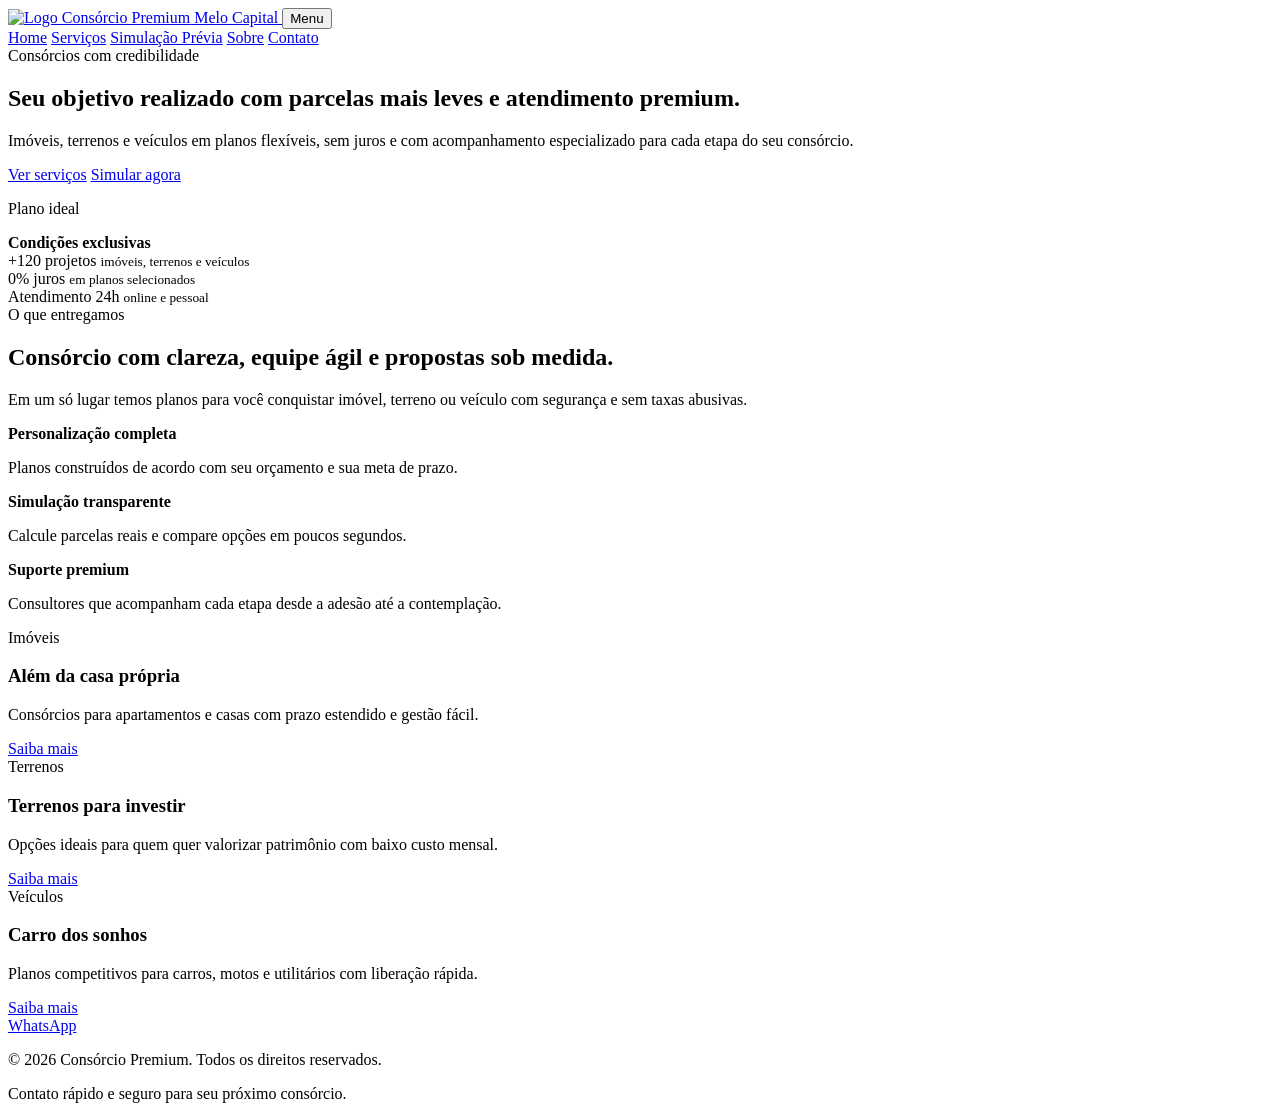
==== index.html @ 9eaf6bf5 "Primeiro commit" ====
﻿<!DOCTYPE html>
<html lang="pt-BR">
  <head>
    <meta charset="UTF-8" />
    <meta name="viewport" content="width=device-width, initial-scale=1.0" />
    <title>Consórcio Premium | Home</title>
    <link rel="stylesheet" href="estilo.css" />
    <script src="script.js" defer></script>
  </head>
  <body>
    <header class="site-header">
      <div class="container header-inner">
        <a href="index.html" class="brand">
          <img src="logo.png" alt="Logo Consórcio Premium" class="brand-logo" />
          Melo Capital
        </a>
        <button class="menu-toggle" aria-expanded="false" aria-label="Abrir menu">Menu</button>
        <nav class="main-nav" aria-label="Menu principal">
          <a href="index.html">Home</a>
          <a href="servicos.html">Serviços</a>
          <a href="simulador.html">Simulação Prévia</a>
          <a href="sobre.html">Sobre</a>
          <a href="contato.html">Contato</a>
        </nav>
      </div>
    </header>

    <main>
      <section class="hero hero-home">
        <div class="container hero-grid">
          <div class="hero-copy">
            <span class="eyebrow">Consórcios com credibilidade</span>
            <h1>Seu objetivo realizado com parcelas mais leves e atendimento premium.</h1>
            <p>
              Imóveis, terrenos e veículos em planos flexíveis, sem juros e com
              acompanhamento especializado para cada etapa do seu consórcio.
            </p>
            <div class="hero-actions">
              <a class="btn btn-primary" href="servicos.html">Ver serviços</a>
              <a class="btn btn-secondary" href="simulador.html">Simular agora</a>
            </div>
          </div>

          <aside class="hero-panel">
            <div class="panel-head">
              <p>Plano ideal</p>
              <strong>Condições exclusivas</strong>
            </div>
            <div class="panel-features">
              <div>
                <span>+120 projetos</span>
                <small>imóveis, terrenos e veículos</small>
              </div>
              <div>
                <span>0% juros</span>
                <small>em planos selecionados</small>
              </div>
              <div>
                <span>Atendimento 24h</span>
                <small>online e pessoal</small>
              </div>
            </div>
          </aside>
        </div>
      </section>

      <section class="section section-overview">
        <div class="container">
          <div class="section-header center">
            <span class="eyebrow">O que entregamos</span>
            <h2>Consórcio com clareza, equipe ágil e propostas sob medida.</h2>
            <p>
              Em um só lugar temos planos para você conquistar imóvel, terreno ou
              veículo com segurança e sem taxas abusivas.
            </p>
          </div>

          <div class="feature-grid">
            <article class="feature-card">
              <strong>Personalização completa</strong>
              <p>Planos construídos de acordo com seu orçamento e sua meta de prazo.</p>
            </article>
            <article class="feature-card">
              <strong>Simulação transparente</strong>
              <p>Calcule parcelas reais e compare opções em poucos segundos.</p>
            </article>
            <article class="feature-card">
              <strong>Suporte premium</strong>
              <p>Consultores que acompanham cada etapa desde a adesão até a contemplação.</p>
            </article>
          </div>
        </div>
      </section>

      <section class="section section-preview">
        <div class="container preview-grid">
          <div class="preview-card">
            <span class="card-badge">Imóveis</span>
            <h3>Além da casa própria</h3>
            <p>Consórcios para apartamentos e casas com prazo estendido e gestão fácil.</p>
            <a href="servicos.html" class="link-card">Saiba mais</a>
          </div>
          <div class="preview-card">
            <span class="card-badge">Terrenos</span>
            <h3>Terrenos para investir</h3>
            <p>Opções ideais para quem quer valorizar patrimônio com baixo custo mensal.</p>
            <a href="servicos.html" class="link-card">Saiba mais</a>
          </div>
          <div class="preview-card">
            <span class="card-badge">Veículos</span>
            <h3>Carro dos sonhos</h3>
            <p>Planos competitivos para carros, motos e utilitários com liberação rápida.</p>
            <a href="servicos.html" class="link-card">Saiba mais</a>
          </div>
        </div>
      </section>
    </main>

    <a class="whatsapp-float" href="https://wa.me/5519999795096" target="_blank" rel="noopener noreferrer">
      WhatsApp
    </a>

    <footer class="site-footer">
      <div class="container footer-inner">
        <p>© 2026 Consórcio Premium. Todos os direitos reservados.</p>
        <span>Contato rápido e seguro para seu próximo consórcio.</span>
      </div>
    </footer>
  </body>
</html>
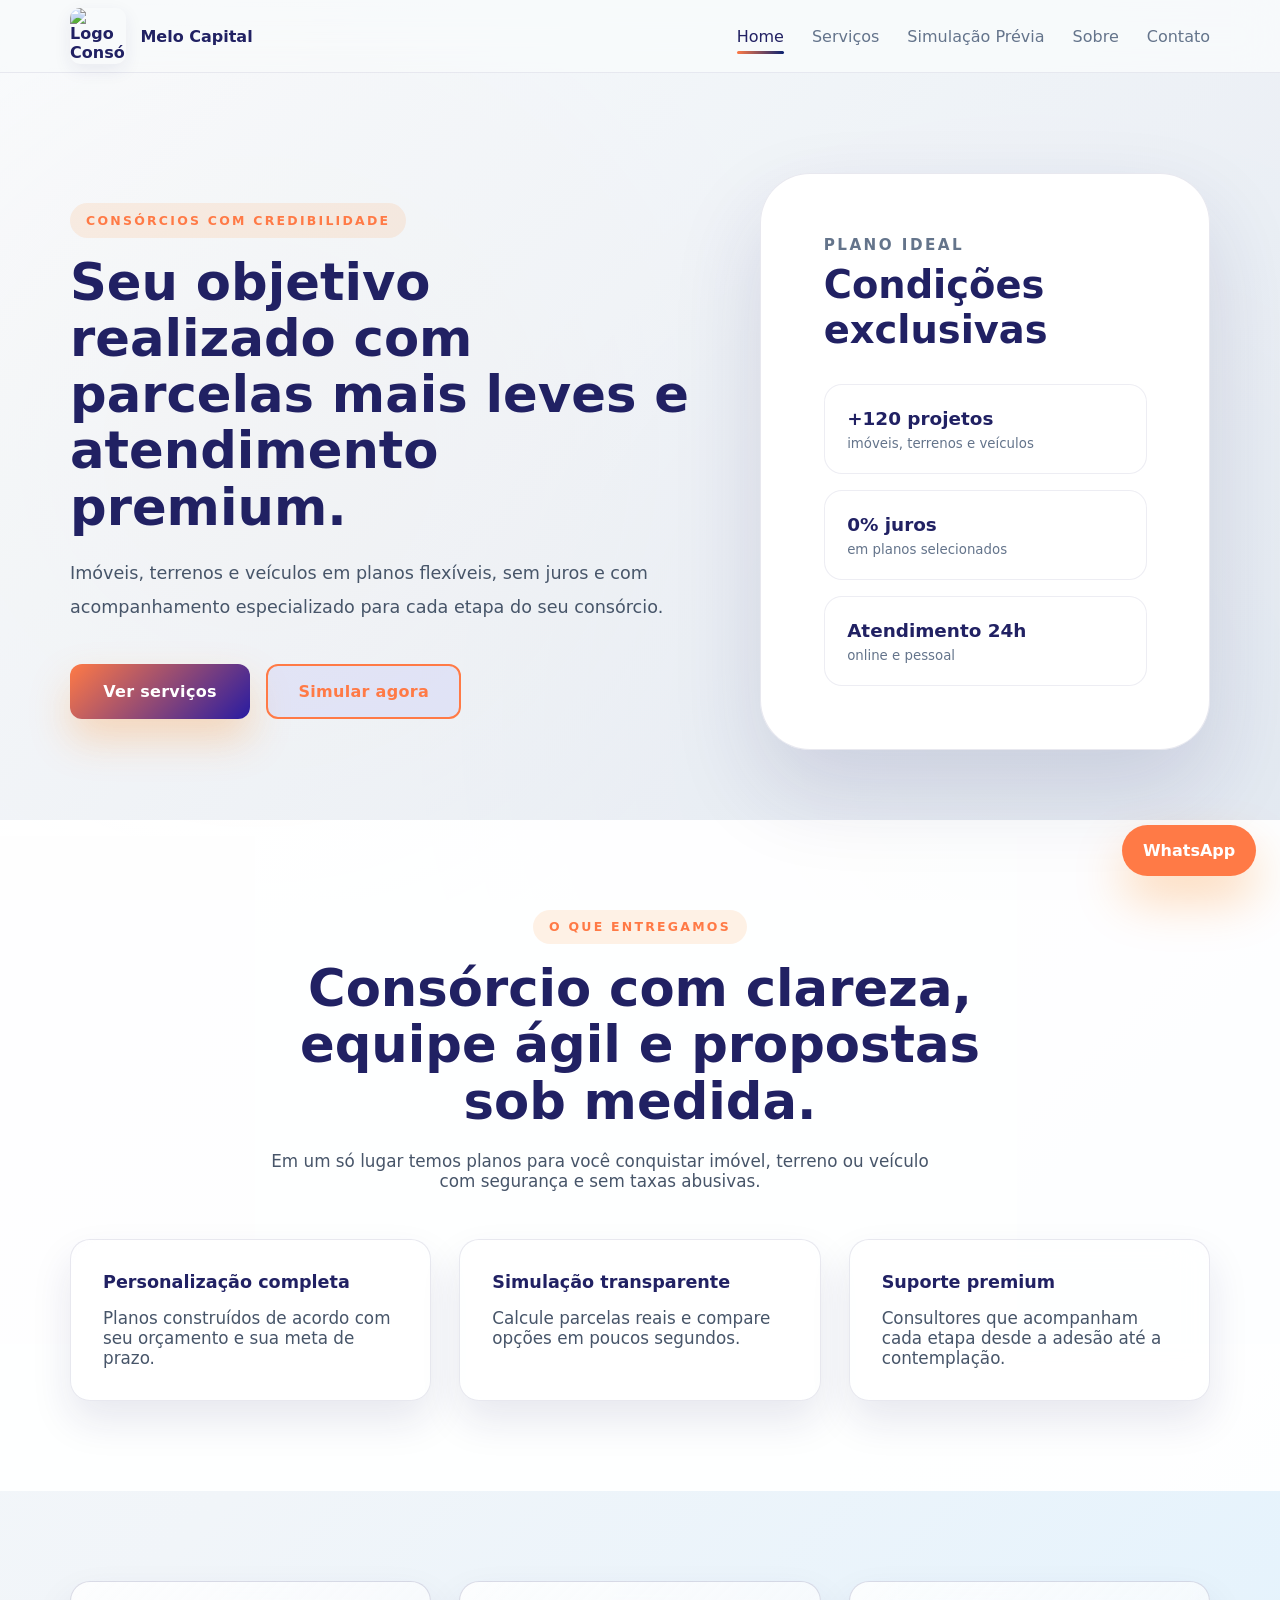
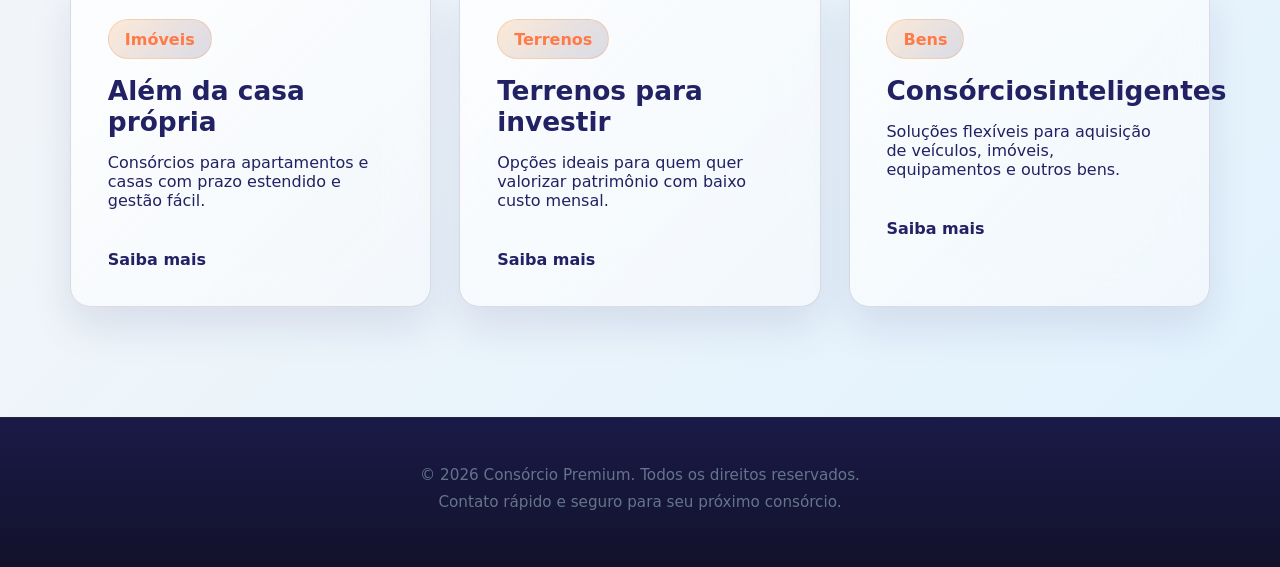
==== commit c65e02fa: "Salvando alterações" ====
--- a/index.html
+++ b/index.html
@@ -3,7 +3,7 @@
   <head>
     <meta charset="UTF-8" />
     <meta name="viewport" content="width=device-width, initial-scale=1.0" />
-    <title>Consórcio Premium | Home</title>
+    <title>Melo Capital | Home</title>
     <link rel="stylesheet" href="estilo.css" />
     <script src="script.js" defer></script>
   </head>
@@ -107,9 +107,9 @@
             <a href="servicos.html" class="link-card">Saiba mais</a>
           </div>
           <div class="preview-card">
-            <span class="card-badge">Veículos</span>
-            <h3>Carro dos sonhos</h3>
-            <p>Planos competitivos para carros, motos e utilitários com liberação rápida.</p>
+            <span class="card-badge">Bens</span>
+            <h3>Consórciosinteligentes </h3>
+            <p>Soluções flexíveis para aquisição de veículos, imóveis, equipamentos e outros bens.</p>
             <a href="servicos.html" class="link-card">Saiba mais</a>
           </div>
         </div>
--- a/estilo.css
+++ b/estilo.css
@@ -0,0 +1,1546 @@
+﻿:root {
+  --primary: #ff7a46;
+  --primary-dark: hsl(246, 71%, 37%);
+  --accent: #092170;
+  --accent-light: #092170;
+  --dark: #222163;
+  --soft: #475569;
+  --bg: #f8fafc;
+  --surface: rgba(255, 255, 255, 0.98);
+  --text: #212163;
+  --muted: #64748b;
+  --shadow: 0 25px 50px -12px rgba(34, 33, 99, 0.15);
+  --shadow-lg: 0 20px 25px -5px rgba(255, 122, 1, 0.15);
+}
+
+* {
+  box-sizing: border-box;
+}
+
+html {
+  scroll-behavior: smooth;
+}
+
+body {
+  margin: 0;
+  min-height: 100vh;
+  font-family: 'Inter', system-ui, -apple-system, BlinkMacSystemFont, 'Segoe UI', sans-serif;
+  background: linear-gradient(135deg, #f8fafc 0%, #f1f5f9 50%, #e0f2fe 100%);
+  color: var(--text);
+}
+
+body::before {
+  content: '';
+  position: fixed;
+  inset: 0;
+  pointer-events: none;
+  background: 
+    radial-gradient(circle at 20% 50%, rgba(255, 122, 1, 0.08), transparent 50%),
+    radial-gradient(circle at 80% 80%, rgba(34, 33, 99, 0.06), transparent 50%);
+  z-index: 0;
+}
+
+img {
+  display: block;
+  max-width: 100%;
+}
+
+a {
+  color: inherit;
+  text-decoration: none;
+}
+
+button,
+input,
+select,
+textarea {
+  font: inherit;
+}
+
+.container {
+  width: min(1140px, calc(100% - 36px));
+  margin: 0 auto;
+}
+
+.site-header {
+  position: sticky;
+  top: 0;
+  z-index: 25;
+  background: rgba(248, 250, 252, 0.8);
+  border-bottom: 1px solid rgba(34, 33, 99, 0.08);
+  backdrop-filter: blur(20px);
+  -webkit-backdrop-filter: blur(20px);
+}
+
+.header-inner {
+  display: flex;
+  align-items: center;
+  justify-content: space-between;
+  gap: 1rem;
+  min-height: 72px;
+}
+
+.brand {
+  display: flex;
+  align-items: center;
+  gap: 0.9rem;
+  font-weight: 800;
+  color: var(--text);
+}
+
+.brand-logo {
+  width: 56px;
+  height: 56px;
+  object-fit: cover;
+  border-radius: 10px;
+  background: transparent;
+  padding: 0;
+  box-shadow: 0 6px 18px rgba(33,33,99,0.08);
+}
+
+.brand-mark {
+  display: inline-flex;
+  align-items: center;
+  justify-content: center;
+  width: 44px;
+  height: 44px;
+  border-radius: 16px;
+  background: var(--dark);
+  color: #fff;
+  font-size: 0.95rem;
+}
+
+.menu-toggle {
+  display: none;
+  border: none;
+  background: none;
+  color: var(--dark);
+  font-weight: 700;
+  cursor: pointer;
+}
+
+.main-nav {
+  display: flex;
+  align-items: center;
+  gap: 1.75rem;
+}
+
+.main-nav a {
+  color: var(--muted);
+  position: relative;
+  transition: color 0.2s ease;
+}
+
+.main-nav a:hover,
+.main-nav a.active {
+  color: var(--dark);
+}
+
+.main-nav a.active::after {
+  content: '';
+  position: absolute;
+  left: 0;
+  bottom: -8px;
+  width: 100%;
+  height: 3px;
+  border-radius: 999px;
+  background: linear-gradient(90deg, var(--primary), var(--accent));
+}
+
+.btn {
+  display: inline-flex;
+  align-items: center;
+  justify-content: center;
+  border: none;
+  border-radius: 12px;
+  padding: 0.95rem 1.8rem;
+  transition: all 0.3s cubic-bezier(0.4, 0, 0.2, 1);
+  cursor: pointer;
+  font-weight: 600;
+  letter-spacing: 0.3px;
+}
+
+.btn:hover {
+  transform: translateY(-3px);
+}
+
+.btn-primary {
+  background: linear-gradient(135deg, var(--primary), var(--primary-dark));
+  color: #fff;
+  box-shadow: 0 20px 40px rgba(255, 122, 1, 0.25);
+}
+
+.btn-primary:hover {
+  box-shadow: 0 25px 50px rgba(255, 122, 1, 0.35);
+}
+
+.btn-secondary {
+  background: rgba(99, 102, 241, 0.1);
+  color: var(--primary);
+  border: 2px solid var(--primary);
+}
+
+main {
+  position: relative;
+  z-index: 1;
+}
+
+.hero {
+  padding: 100px 0 70px;
+}
+
+.hero-home {
+  background: linear-gradient(135deg, rgba(248, 250, 252, 0.8) 0%, rgba(226, 232, 240, 0.8) 100%);
+}
+
+.hero-page {
+  padding: 120px 0 80px;
+  background: linear-gradient(180deg, transparent 0%, rgba(99, 102, 241, 0.05) 100%);
+}
+
+.hero-grid {
+  display: grid;
+  grid-template-columns: 1.45fr 1fr;
+  gap: 2.4rem;
+  align-items: center;
+}
+
+.hero-copy {
+  max-width: 620px;
+}
+
+.hero-copy .eyebrow,
+.page-heading .eyebrow,
+.section-header .eyebrow {
+  display: inline-flex;
+  align-items: center;
+  color: var(--primary);
+  font-weight: 700;
+  text-transform: uppercase;
+  letter-spacing: 0.18em;
+  font-size: 0.78rem;
+  margin-bottom: 1rem;
+  background: rgba(255, 122, 1, 0.1);
+  padding: 0.6rem 1rem;
+  border-radius: 20px;
+  width: fit-content;
+}
+
+.hero-copy h1,
+.page-heading h1,
+.section-header h2,
+.service-card h2 {
+  margin: 0;
+  line-height: 1.1;
+  font-size: clamp(2.7rem, 4vw, 4.8rem);
+  color: var(--text);
+  font-weight: 800;
+}
+
+.hero-copy p,
+.page-heading p,
+.section-header p,
+.service-card p,
+.feature-card p,
+.about-copy p,
+.contact-info p {
+  margin: 1.4rem 0 0;
+  max-width: 680px;
+  color: var(--soft);
+  font-size: 1.05rem;
+}
+
+.hero-copy p {
+  font-size: 1.1rem;
+  line-height: 1.9;
+}
+
+.hero-actions {
+  display: flex;
+  gap: 1rem;
+  margin-top: 2.5rem;
+  flex-wrap: wrap;
+}
+
+.hero-actions .btn {
+  min-width: 180px;
+  padding: 1rem 1.9rem;
+}
+
+.hero-panel {
+  background: rgba(255, 255, 255, 0.7);
+  border: 1px solid rgba(255, 255, 255, 0.5);
+  box-shadow: 0 35px 80px rgba(34, 33, 99, 0.12);
+  padding: 2.6rem;
+  backdrop-filter: blur(20px);
+  -webkit-backdrop-filter: blur(20px);
+  border-radius: 24px;
+}
+
+.panel-head {
+  display: grid;
+  gap: 0.7rem;
+  margin-bottom: 2rem;
+}
+
+.panel-head p {
+  margin: 0;
+  color: var(--primary);
+  font-weight: 700;
+  text-transform: uppercase;
+  letter-spacing: 0.18em;
+}
+
+.panel-head strong {
+  font-size: 1.95rem;
+  color: var(--dark);
+}
+
+.panel-features {
+  display: grid;
+  gap: 1rem;
+}
+
+.panel-features div {
+  padding: 1.1rem 1.25rem;
+  background: rgba(255, 255, 255, 0.95);
+  border-radius: 22px;
+  border: 1px solid rgba(34, 33, 99, 0.08);
+}
+
+.panel-features div span {
+  display: block;
+  font-size: 1.15rem;
+  font-weight: 700;
+  color: var(--dark);
+}
+
+.panel-features div small {
+  display: block;
+  margin-top: 0.45rem;
+  color: var(--muted);
+}
+
+.hero-panel,
+.panel-head,
+.panel-features,
+.feature-card,
+.preview-card,
+.service-card,
+.simulator-card,
+.about-stats .stat-card,
+.contact-form,
+.contact-info,
+.site-footer {
+  border-radius: 30px;
+}
+
+.hero-panel {
+  background: rgba(255, 255, 255, 0.98);
+  border: 1px solid rgba(34, 33, 99, 0.1);
+  box-shadow: var(--shadow);
+  padding: 2.4rem;
+}
+
+.panel-head {
+  display: grid;
+  gap: 0.5rem;
+  margin-bottom: 2rem;
+}
+
+.panel-head p {
+  margin: 0;
+  color: var(--muted);
+  font-weight: 700;
+}
+
+.panel-head strong {
+  font-size: 1.7rem;
+}
+
+.panel-features {
+  display: grid;
+  gap: 1rem;
+}
+
+.panel-features div {
+  padding: 1rem 1.1rem;
+  background: rgba(255, 255, 255, 0.82);
+  border-radius: 22px;
+  border: 1px solid rgba(34, 33, 99, 0.08);
+}
+
+.panel-features span {
+  display: block;
+  font-weight: 700;
+}
+
+.panel-features small {
+  color: var(--muted);
+}
+
+.section {
+  padding: 90px 0;
+}
+
+.section-overview {
+  background: rgba(255, 255, 255, 0.92);
+}
+
+.section-header.center {
+  text-align: center;
+  max-width: 760px;
+  margin: 0 auto 3rem;
+}
+
+.feature-grid {
+  display: grid;
+  grid-template-columns: repeat(3, minmax(0, 1fr));
+  gap: 1.75rem;
+}
+
+.feature-card {
+  background: rgba(255, 255, 255, 0.6);
+  box-shadow: 0 20px 40px rgba(34, 33, 99, 0.1);
+  padding: 2rem;
+  border: 1px solid rgba(34, 33, 99, 0.1);
+  border-radius: 20px;
+  backdrop-filter: blur(20px);
+  -webkit-backdrop-filter: blur(20px);
+  transition: all 0.3s ease;
+}
+
+.feature-card:hover {
+  transform: translateY(-8px);
+  box-shadow: 0 25px 50px rgba(34, 33, 99, 0.2);
+  border-color: var(--primary);
+}
+
+.feature-card strong {
+  display: block;
+  font-size: 1.1rem;
+}
+
+.feature-card p {
+  margin-top: 1rem;
+}
+
+.section-preview {
+  padding-bottom: 110px;
+}
+
+.preview-grid {
+  display: grid;
+  grid-template-columns: repeat(3, minmax(0, 1fr));
+  gap: 1.75rem;
+}
+
+.preview-card {
+  background: linear-gradient(135deg, rgba(255, 255, 255, 0.8) 0%, rgba(248, 250, 252, 0.6) 100%);
+  border: 1px solid rgba(34, 33, 99, 0.15);
+  box-shadow: 0 20px 40px rgba(34, 33, 99, 0.1);
+  padding: 2.3rem;
+  border-radius: 20px;
+  backdrop-filter: blur(20px);
+  -webkit-backdrop-filter: blur(20px);
+  transition: all 0.3s ease;
+}
+
+.preview-card:hover {
+  transform: translateY(-8px);
+  border-color: var(--primary);
+  box-shadow: 0 25px 50px rgba(255, 122, 1, 0.15);
+}
+
+.preview-card h3 {
+  font-size: 1.65rem;
+  margin: 1rem 0 0.85rem;
+}
+
+.link-card {
+  display: inline-block;
+  margin-top: 1.5rem;
+  color: var(--dark);
+  font-weight: 700;
+}
+
+.card-badge {
+  display: inline-flex;
+  align-items: center;
+  height: 2.5rem;
+  padding: 0 1rem;
+  border-radius: 20px;
+  background: linear-gradient(135deg, rgba(255, 122, 1, 0.15), rgba(34, 33, 99, 0.15));
+  color: var(--primary);
+  font-weight: 700;
+  border: 1px solid rgba(255, 122, 1, 0.2);
+}
+
+.cards-grid {
+  display: grid;
+  gap: 1.75rem;
+}
+
+.service-card {
+  background: rgba(255, 255, 255, 0.6);
+  border: 1px solid rgba(99, 102, 241, 0.1);
+  box-shadow: 0 20px 40px rgba(99, 102, 241, 0.1);
+  padding: 2.4rem;
+  border-radius: 20px;
+  backdrop-filter: blur(20px);
+  -webkit-backdrop-filter: blur(20px);
+  transition: all 0.3s ease;
+}
+
+.service-card:hover {
+  transform: translateY(-8px);
+  border-color: var(--accent);
+  box-shadow: 0 25px 50px rgba(236, 72, 153, 0.15);
+}
+
+.service-large h2 {
+  margin-top: 1rem;
+  font-size: 1.8rem;
+}
+
+.service-card p {
+  margin: 1rem 0 1.5rem;
+}
+
+.service-card ul {
+  list-style: none;
+  margin: 0;
+  padding: 0;
+  display: grid;
+  gap: 1rem;
+}
+
+.service-card li {
+  position: relative;
+  padding-left: 1.55rem;
+  color: var(--text);
+}
+
+.service-card li::before {
+  content: "\2022";
+  position: absolute;
+  left: 0;
+  top: 2px;
+  color: var(--accent);
+  font-weight: bold;
+}
+
+.section-secondary {
+  background: linear-gradient(135deg, rgba(248, 250, 252, 0.8) 0%, rgba(226, 232, 240, 0.6) 100%);
+}
+
+.section-highlight {
+  padding: 90px 0;
+  background: linear-gradient(135deg, rgba(99, 102, 241, 0.05) 0%, rgba(236, 72, 153, 0.05) 100%);
+  position: relative;
+  overflow: hidden;
+}
+
+.section-highlight::before {
+  content: '';
+  position: absolute;
+  width: 420px;
+  height: 420px;
+  border-radius: 50%;
+  background: linear-gradient(135deg, rgba(99, 102, 241, 0.15), rgba(236, 72, 153, 0.1));
+  top: -120px;
+  right: -120px;
+  filter: blur(60px);
+  pointer-events: none;
+}
+
+.highlight-shell {
+  display: grid;
+  grid-template-columns: 1.25fr 1fr;
+  gap: 2rem;
+  background: rgba(255, 255, 255, 0.6);
+  border: 1px solid rgba(99, 102, 241, 0.15);
+  border-radius: 24px;
+  padding: 2.5rem;
+  box-shadow: 0 25px 50px rgba(99, 102, 241, 0.1);
+  position: relative;
+  z-index: 1;
+  backdrop-filter: blur(20px);
+  -webkit-backdrop-filter: blur(20px);
+}
+
+.highlight-copy {
+  display: grid;
+  gap: 1rem;
+}
+
+.highlight-copy h2 {
+  font-size: clamp(2.2rem, 3vw, 3.4rem);
+  margin: 0;
+  line-height: 1.05;
+  color: var(--text);
+  font-weight: 800;
+}
+
+.highlight-copy p {
+  margin-top: 1rem;
+  color: var(--soft);
+  font-size: 1.05rem;
+  line-height: 1.8;
+  max-width: 620px;
+}
+
+.highlight-list {
+  display: grid;
+  gap: 1rem;
+  margin-top: 1.5rem;
+}
+
+.highlight-item {
+  display: flex;
+  align-items: center;
+  gap: 1rem;
+  padding: 1.2rem 1.35rem;
+  border-radius: 16px;
+  background: rgba(255, 255, 255, 0.7);
+  border: 1px solid rgba(99, 102, 241, 0.1);
+  box-shadow: 0 10px 25px rgba(99, 102, 241, 0.05);
+  font-weight: 700;
+  color: var(--dark);
+  transition: all 0.3s ease;
+  backdrop-filter: blur(20px);
+  -webkit-backdrop-filter: blur(20px);
+}
+
+.highlight-item:hover {
+  transform: translateX(4px);
+  border-color: var(--accent);
+  background: rgba(255, 255, 255, 0.9);
+}
+
+.highlight-item::before {
+  content: '';
+  width: 14px;
+  height: 14px;
+  border-radius: 50%;
+  background: linear-gradient(135deg, var(--primary), var(--accent));
+  box-shadow: 0 0 0 6px rgba(99, 102, 241, 0.1);
+  flex-shrink: 0;
+}
+
+.highlight-stats {
+    display: grid;
+    grid-template-columns: repeat(3, 1fr);
+    gap: 1.5rem;
+    align-items: stretch;
+    height: fit-content;
+}
+
+
+
+.highlight-stat-card {
+    background: linear-gradient(135deg, rgba(255,255,255,0.7) 0%, rgba(248, 250, 252, 0.5) 100%);
+    border-radius: 20px;
+    padding: 2rem 1.5rem;
+    border: 1px solid rgba(99, 102, 241, 0.1);
+    box-shadow: 0 20px 45px rgba(99, 102, 241, 0.08);
+    display: flex;
+    flex-direction: column;
+    justify-content: center;
+    align-items: center;
+    min-height: 240px;
+    transition: all .3s cubic-bezier(0.4, 0, 0.2, 1);
+    backdrop-filter: blur(20px);
+    -webkit-backdrop-filter: blur(20px);
+}
+
+.highlight-stat-card:hover{
+    transform: translateY(-10px);
+    box-shadow: 0 35px 60px rgba(99, 102, 241, 0.15);
+    border-color: var(--accent);
+}
+
+.highlight-stat-card strong{
+  font-size: clamp(2rem, 4vw, 3.5rem);
+  color: var(--text);
+  margin-bottom: .8rem;
+  font-weight: 800;
+}
+
+.highlight-stat-card span{
+    color: var(--soft);
+    font-size: 1rem;
+    line-height: 1.7;
+    font-weight: 600;
+    max-width: 130px;
+    text-align: center;
+}
+
+@media (max-width: 980px) {
+  .hero-grid,
+  .feature-grid,
+  .preview-grid,
+  .cards-grid,
+  .about-grid,
+  .contact-grid,
+  .simulator-grid,
+  .highlight-shell,
+  .highlight-stats {
+    grid-template-columns: 1fr;
+  }
+
+  .hero {
+    padding: 80px 0 60px;
+  }
+
+  .hero-copy h1,
+  .page-heading h1,
+  .service-large h2,
+  .highlight-copy h2,
+  .about-copy h2,
+  .contact-info h2 {
+    font-size: clamp(2rem, 5vw, 2.8rem);
+  }
+
+  .hero-panel,
+  .preview-card,
+  .feature-card,
+  .service-card,
+  .simulator-card,
+  .about-stats .stat-card,
+  .contact-form,
+  .contact-info,
+  .site-footer {
+    border-radius: 24px;
+  }
+
+  .highlight-shell {
+    padding: 2rem;
+  }
+
+  .highlight-stat-card {
+    text-align: left;
+  }
+
+  .cards-grid,
+  .feature-grid,
+  .preview-grid {
+    gap: 1.25rem;
+  }
+
+  .main-nav {
+    position: absolute;
+    top: calc(100% + 0.6rem);
+    right: 1.5rem;
+    left: 1.5rem;
+    background: rgba(255, 255, 255, 0.98);
+    box-shadow: 0 30px 50px rgba(34, 33, 99, 0.14);
+    border-radius: 24px;
+    flex-direction: column;
+    align-items: stretch;
+    gap: 0.5rem;
+    padding: 1.25rem 1.5rem;
+    transform: scaleY(0);
+    transform-origin: top;
+    opacity: 0;
+    visibility: hidden;
+    transition: transform 0.25s ease, opacity 0.25s ease;
+    z-index: 24;
+  }
+
+  .main-nav.open {
+    transform: scaleY(1);
+    opacity: 1;
+    visibility: visible;
+  }
+
+  .main-nav a {
+    width: 100%;
+    padding: 0.8rem 0;
+    border-bottom: 1px solid rgba(34, 33, 99, 0.08);
+    color: var(--muted);
+  }
+
+  .main-nav a:last-child {
+    border-bottom: none;
+  }
+
+  .menu-toggle {
+    display: inline-flex;
+    align-items: center;
+    justify-content: center;
+    border: none;
+    background: rgba(34, 33, 99, 0.05);
+    color: var(--dark);
+    padding: 0.85rem 1.2rem;
+    border-radius: 999px;
+    cursor: pointer;
+    font-weight: 700;
+  }
+
+  .header-inner {
+    flex-wrap: wrap;
+    gap: 1rem;
+    min-height: auto;
+    padding: 0.9rem 0;
+  }
+}
+
+@media (max-width: 640px) {
+  .about-grid {
+    grid-template-columns: 1fr;
+  }
+
+  .about-stats {
+    grid-template-columns: 1fr;
+  }
+
+  .about-copy {
+    order: 2;
+  }
+
+  .about-stats {
+    order: 1;
+  }
+}
+
+@media (max-width: 640px) {
+  .section-highlight {
+    padding: 70px 0;
+  }
+
+  .hero {
+    padding: 60px 0 40px;
+  }
+
+  .highlight-shell {
+    border-radius: 24px;
+    padding: 1.6rem;
+  }
+
+  .hero-copy h1,
+  .page-heading h1,
+  .service-large h2,
+  .highlight-copy h2,
+  .about-copy h2,
+  .contact-info h2 {
+    font-size: clamp(2rem, 10vw, 2.6rem);
+  }
+
+  .hero-actions {
+    flex-direction: column;
+    align-items: stretch;
+  }
+
+  .hero-actions .btn,
+  .btn {
+    width: 100%;
+  }
+
+  .hero-panel,
+  .preview-card,
+  .feature-card,
+  .service-card,
+  .simulator-card,
+  .contact-form,
+  .contact-info {
+    padding: 1.6rem;
+  }
+
+  .contact-form,
+  .contact-info {
+    width: 100%;
+  }
+
+  .contact-grid,
+  .about-grid,
+  .simulator-grid {
+    gap: 1.25rem;
+  }
+}
+
+.menu-toggle {
+  display: none;
+}
+
+label {
+  display: block;
+  margin-bottom: 1rem;
+  color: var(--dark);
+  font-weight: 600;
+}
+
+input,
+select,
+textarea {
+  width: 100%;
+  border: 1px solid rgba(99, 102, 241, 0.2);
+  border-radius: 12px;
+  padding: 1rem 1.1rem;
+  background: rgba(255, 255, 255, 0.7);
+  color: var(--text);
+  transition: all 0.3s ease;
+  backdrop-filter: blur(10px);
+  -webkit-backdrop-filter: blur(10px);
+}
+
+input:focus,
+select:focus,
+textarea:focus {
+  outline: none;
+  border-color: var(--primary);
+  box-shadow: 0 0 0 3px rgba(99, 102, 241, 0.15);
+  background: rgba(255, 255, 255, 0.9);
+}
+
+input[type="range"] {
+  width: 100%;
+  margin-top: 0.8rem;
+}
+
+.range-value {
+  display: inline-flex;
+  justify-content: flex-end;
+  margin-top: 0.65rem;
+  color: var(--dark);
+  font-weight: 700;
+}
+
+.simulator-card {
+  background: rgba(255, 255, 255, 0.6);
+  border: 1px solid rgba(99, 102, 241, 0.1);
+  box-shadow: 0 20px 40px rgba(99, 102, 241, 0.1);
+  padding: 2.3rem;
+  border-radius: 20px;
+  backdrop-filter: blur(20px);
+  -webkit-backdrop-filter: blur(20px);
+  display: grid;
+  gap: 1.5rem;
+}
+
+.simulator-results {
+  background: rgba(255, 255, 255, 0.7);
+  padding: 1.8rem;
+  border-radius: 16px;
+  border: 1px solid rgba(99, 102, 241, 0.15);
+  backdrop-filter: blur(10px);
+  -webkit-backdrop-filter: blur(10px);
+}
+
+.simulator-results h3 {
+  margin: 0 0 1rem;
+}
+
+.result-row {
+  display: flex;
+  justify-content: space-between;
+  gap: 1rem;
+  padding: 0.9rem 0;
+  border-bottom: 1px solid rgba(34, 33, 99, 0.08);
+}
+
+.result-row:last-child {
+  border-bottom: none;
+}
+
+.contact-list,
+.about-list {
+  list-style: none;
+  padding: 0;
+  margin: 0;
+  display: grid;
+  gap: 1rem;
+}
+
+.contact-list li,
+.about-list li {
+  color: var(--soft);
+}
+
+.about-copy,
+.contact-info,
+.simulator-copy {
+  display: grid;
+  gap: 1rem;
+}
+
+.site-footer {
+  padding: 2rem 0;
+  background: rgba(255, 255, 255, 0.7);
+  border-top: 1px solid rgba(99, 102, 241, 0.1);
+  backdrop-filter: blur(10px);
+  -webkit-backdrop-filter: blur(10px);
+}
+
+.footer-inner {
+  display: flex;
+  flex-direction: column;
+  gap: 0.20rem;
+  align-items: center;
+  justify-content: center;
+  text-align: center;
+  flex-wrap: wrap;
+  color: var(--muted);
+  font-size: 0.95rem;
+}
+
+.whatsapp-float {
+  position: fixed;
+  right: 1.25rem;
+  bottom: 1.4rem;
+  z-index: 30;
+  display: inline-flex;
+  align-items: center;
+  justify-content: center;
+  padding: 0.95rem 1.2rem;
+  border-radius: 999px;
+  background: var(--primary);
+  color: #fff;
+  font-weight: 700;
+  box-shadow: 0 24px 50px rgba(34, 33, 99, 0.18);
+  transition: transform 0.2s ease, box-shadow 0.2s ease;
+}
+
+.whatsapp-float:hover {
+  transform: translateY(-2px);
+}
+
+.simulator-grid {
+  display: grid;
+  grid-template-columns: 1fr 1.05fr;
+  gap: 2rem;
+  align-items: start;
+}
+
+.simulator-copy h2 {
+  font-size: clamp(2rem, 3vw, 2.8rem);
+  margin: 0 0 0.6rem;
+}
+
+.simulator-copy p {
+  margin-top: 0.6rem;
+}
+
+/* Highlight simulator copy panel */
+.simulator-copy {
+  background: linear-gradient(180deg, rgba(33,33,99,0.03), rgba(255,122,1,0.02));
+  padding: 2rem;
+  border-radius: 16px;
+  border: 1px solid rgba(34,33,99,0.06);
+  box-shadow: 0 18px 40px rgba(33,33,99,0.05);
+  display: flex;
+  flex-direction: column;
+  justify-content: center;
+}
+
+.simulator-copy h2 {
+  color: var(--text);
+  font-weight: 900;
+  line-height: 1.05;
+}
+
+.simulator-copy p {
+  color: var(--soft);
+  font-size: 1.05rem;
+}
+
+.simulator-cta {
+  margin-top: 1.4rem;
+}
+
+.simulator-cta .btn-primary {
+  padding: 0.9rem 1.6rem;
+  font-size: 0.98rem;
+}
+
+.simulator-card {
+  background: rgba(255, 255, 255, 0.98);
+  border: 1px solid rgba(34, 33, 99, 0.08);
+  box-shadow: var(--shadow);
+  padding: 2.3rem;
+}
+
+.simulator-form {
+  display: grid;
+  gap: 1.3rem;
+}
+
+.simulator-form label {
+  display: grid;
+  gap: 0.7rem;
+  font-weight: 600;
+}
+
+.simulator-form input,
+.simulator-form select,
+.contact-form input,
+.contact-form textarea {
+  width: 100%;
+  border: 1px solid rgba(34, 33, 99, 0.14);
+  border-radius: 18px;
+  padding: 1rem 1.1rem;
+  background: #fff;
+}
+
+.simulator-form input[type='range'] {
+  appearance: none;
+  width: 100%;
+  height: 8px;
+  background: rgba(34, 33, 99, 0.15);
+  border-radius: 999px;
+}
+
+.simulator-form input[type='range']::-webkit-slider-thumb {
+  appearance: none;
+  width: 22px;
+  height: 22px;
+  border-radius: 50%;
+  background: var(--primary);
+}
+
+.range-value {
+  margin-top: -0.4rem;
+  text-align: right;
+  color: var(--muted);
+}
+
+.simulator-results {
+  margin-top: 2rem;
+  padding: 1.9rem;
+  border-radius: 24px;
+  background: #eef3ff;
+}
+
+.simulator-results h3 {
+  margin: 0 0 1rem;
+}
+
+.result-row {
+  display: flex;
+  justify-content: space-between;
+  gap: 1rem;
+  margin-bottom: 1rem;
+}
+
+.result-row strong {
+  color: var(--dark);
+}
+
+.about-grid {
+  display: grid;
+  grid-template-columns: 760px;
+  justify-content: center;
+  gap: 2rem;
+}
+
+/* Center the about section in the middle of the page */
+.section-about {
+  display: flex;
+  align-items: center;
+  justify-content: center;
+  min-height: calc(100vh - 220px);
+  padding: 40px 0;
+}
+
+@media (max-width: 980px) {
+  .section-about {
+    min-height: auto;
+    padding: 60px 0;
+    align-items: flex-start;
+  }
+  .about-grid {
+    grid-template-columns: 1.1fr 0.9fr;
+  }
+}
+
+.about-copy {
+  background: linear-gradient(180deg, rgba(255,255,255,0.98), rgba(248,250,252,0.95));
+  padding: 2rem;
+  border-radius: 20px;
+  box-shadow: var(--shadow);
+}
+
+.about-copy h2 {
+  font-size: clamp(2.2rem, 3vw, 3rem);
+  margin-bottom: 0.8rem;
+  color: var(--text);
+}
+
+.about-copy p {
+  max-width: 640px;
+  color: var(--soft);
+}
+
+.about-list {
+  list-style: none;
+  margin: 1.2rem 0 0;
+  padding: 0;
+  display: grid;
+  gap: 0.9rem;
+}
+
+.about-list li {
+  display: flex;
+  align-items: center;
+  gap: 0.85rem;
+  padding: 0.85rem 1rem;
+  border-radius: 12px;
+  border: 1px solid rgba(34,33,99,0.06);
+  background: rgba(255,255,255,0.6);
+  color: var(--text);
+  font-weight: 700;
+}
+
+.about-list li::before {
+  content: '';
+  width: 12px;
+  height: 12px;
+  border-radius: 50%;
+  background: linear-gradient(135deg, var(--primary), var(--accent));
+  box-shadow: 0 6px 18px rgba(33,33,99,0.06);
+  flex-shrink: 0;
+}
+
+.about-stats {
+  display: flex;
+  gap: 2.5rem;
+  align-items: center;
+  justify-content: flex-start;
+}
+
+.stat-card {
+  display: block;
+  padding: 0;
+  background: transparent;
+  box-shadow: none;
+  border: none;
+}
+
+.stat-card strong {
+  font-size: clamp(2rem, 4vw, 3rem);
+  color: var(--text);
+  font-weight: 900;
+  display: block;
+}
+
+.stat-card p {
+  margin: 0.25rem 0 0;
+  color: var(--muted);
+  font-weight: 700;
+}
+
+.contact-grid {
+  display: grid;
+  grid-template-columns: 0.95fr 1.05fr;
+  gap: 2rem;
+}
+
+.contact-info h2 {
+  font-size: clamp(2.2rem, 3vw, 3rem);
+  margin: 0.6rem 0 1rem;
+}
+
+.contact-list {
+  list-style: none;
+  margin: 0;
+  padding: 0;
+  display: grid;
+  gap: 1rem;
+}
+
+.contact-list li {
+  color: var(--text);
+}
+
+.contact-form {
+  background: rgba(255, 255, 255, 0.98);
+  border: 1px solid rgba(34, 33, 99, 0.08);
+  box-shadow: var(--shadow);
+  padding: 2rem;
+}
+
+.contact-form button {
+  width: auto;
+}
+
+.whatsapp-float {
+  position: fixed;
+  right: 1.5rem;
+  bottom: 1.5rem;
+  display: inline-flex;
+  align-items: center;
+  justify-content: center;
+  background: var(--primary);
+  color: #fff;
+  padding: 1rem 1.3rem;
+  border-radius: 999px;
+  box-shadow: 0 24px 50px rgba(255, 122, 1, 0.28);
+  z-index: 30;
+  font-weight: 700;
+}
+
+.site-footer {
+  background: linear-gradient(180deg, #1a1a48 0%, #12122b 100%);
+  color: #eef2ff;
+  padding: 3rem 0 3.5rem;
+  border-top: 1px solid rgba(255, 255, 255, 0.08);
+}
+
+.footer-inner {
+  display: flex;
+  flex-direction: column;
+  align-items: center;
+  justify-content: center;
+  gap: 0.6rem;
+  flex-wrap: wrap;
+  text-align: center;
+}
+
+.footer-panel,
+.footer-card {
+  display: flex;
+  flex-direction: column;
+  gap: 0.9rem;
+}
+
+.footer-panel {
+  max-width: 540px;
+}
+
+.footer-logo-wrap {
+  display: flex;
+  align-items: center;
+  gap: 0.9rem;
+}
+
+.footer-logo {
+  width: 44px;
+  height: 44px;
+  object-fit: contain;
+  border-radius: 16px;
+  background: #fff;
+  padding: 6px;
+  box-shadow: 0 12px 24px rgba(0, 0, 0, 0.15);
+}
+
+.footer-badge {
+  display: inline-flex;
+  align-items: center;
+  justify-content: center;
+  width: fit-content;
+  padding: 0.65rem 1rem;
+  border-radius: 999px;
+  background: rgba(255, 122, 1, 0.16);
+  color: #fff;
+  font-weight: 700;
+  letter-spacing: 0.12em;
+  text-transform: uppercase;
+  font-size: 0.75rem;
+}
+
+.footer-copy {
+  margin: 0;
+  font-size: 1.05rem;
+  font-weight: 700;
+  line-height: 1.6;
+}
+
+.footer-subtitle {
+  color: rgba(255, 255, 255, 0.75);
+  font-size: 0.95rem;
+  line-height: 1.8;
+}
+
+.footer-card {
+  min-width: 95px;
+  padding: 1.25rem 1.65rem;
+  border-radius: 0px;
+  background: rgba(255, 255, 255, 0.03);
+  border: 1px solid rgba(255, 255, 255, 0.06);
+  box-shadow: 0 8px 20px rgba(0, 0, 0, 0.08);
+}
+
+.footer-note {
+  margin: 0;
+  font-size: 1.12rem;
+  font-weight: 700;
+  line-height: 1.55;
+}
+
+.footer-contacts {
+  display: grid;
+  gap: 0.8rem;
+}
+
+.footer-contacts a {
+  display: inline-flex;
+  align-items: center;
+  gap: 0.7rem;
+  padding: 0.85rem 1rem;
+  border-radius: 18px;
+  background: rgba(255, 255, 255, 0.08);
+  border: 1px solid rgba(255, 255, 255, 0.12);
+  color: #fff;
+  font-weight: 600;
+  transition: transform 0.2s ease, background 0.2s ease, border-color 0.2s ease;
+}
+
+.footer-contacts a:hover {
+  transform: translateY(-1px);
+  background: rgba(255, 255, 255, 0.12);
+  border-color: rgba(255, 122, 1, 0.35);
+}
+
+.footer-inner p,
+.footer-inner small {
+  margin: 0;
+}
+
+@media (max-width: 760px) {
+  .footer-inner {
+    justify-content: center;
+    text-align: center;
+  }
+
+  .footer-panel,
+  .footer-card {
+    width: 100%;
+    align-items: center;
+  }
+
+  .footer-card {
+    padding: 1.75rem 1.35rem;
+  }
+
+  .footer-contacts a {
+    justify-content: center;
+  }
+}
+
+@media (max-width: 960px) {
+  .hero-grid,
+  .feature-grid,
+  .preview-grid,
+  .simulator-grid,
+  .about-grid,
+  .contact-grid {
+    grid-template-columns: 1fr;
+  }
+
+  .cards-grid {
+    grid-template-columns: 1fr;
+  }
+}
+
+@media (max-width: 760px) {
+  .header-inner {
+    flex-wrap: wrap;
+    justify-content: space-between;
+  }
+
+  .menu-toggle {
+    display: inline-flex;
+  }
+
+  .main-nav {
+    position: absolute;
+    left: 0;
+    right: 0;
+    top: 72px;
+    background: rgba(255, 255, 255, 0.98);
+    flex-direction: column;
+    align-items: stretch;
+    padding: 1rem 1.5rem 1.5rem;
+    gap: 1rem;
+    border-bottom: 1px solid rgba(34, 33, 99, 0.08);
+    transform: translateY(-120%);
+    opacity: 0;
+    pointer-events: none;
+    transition: transform 0.25s ease, opacity 0.25s ease;
+  }
+
+  .main-nav.open {
+    transform: translateY(0);
+    opacity: 1;
+    pointer-events: auto;
+  }
+
+  .main-nav a {
+    padding: 0.75rem 0;
+    border-bottom: 1px solid rgba(34, 33, 99, 0.08);
+  }
+
+  .hero {
+    padding-top: 100px;
+  }
+
+  .hero-copy h1,
+  .page-heading h1 {
+    font-size: 2.4rem;
+  }
+
+  .footer-inner {
+    flex-direction: column;
+    align-items: center;
+    text-align: center;
+  }
+}
+
+/* Overrides to ensure footer has straight edges (no circular sides) */
+.site-footer,
+.footer-card,
+.footer-logo,
+.footer-panel {
+  border-radius: 0 !important;
+  box-shadow: none !important;
+}
+
+.footer-logo {
+  background: transparent !important;
+  padding: 0 !important;
+  width: 48px;
+  height: 48px;
+  object-fit: contain;
+}
+
+/* Make the "Plano ideal" hero panel larger and more prominent */
+.hero-panel {
+  padding: 3.9rem !important;
+  border-radius: 50px !important;
+  box-shadow: 0 40px 90px rgba(33, 33, 99, 0.14) !important;
+}
+
+.panel-head p {
+  font-size: 0.95rem;
+  letter-spacing: 0.16em;
+}
+
+.panel-head strong {
+  font-size: 2.4rem !important;
+  color: var(--text);
+  font-weight: 900;
+}
+
+.panel-features div {
+  padding: 1.4rem !important;
+  border-radius: 18px !important;
+}
+
+.panel-features div span {
+  font-size: 1.15rem;
+  font-weight: 800;
+  color: var(--text);
+}
+
+.panel-features div small {
+  color: var(--muted);
+}
+
+@media (max-width: 980px) {
+  .hero-panel {
+    padding: 2rem !important;
+  }
+  .panel-head strong {
+    font-size: 1.8rem !important;
+  }
+}
